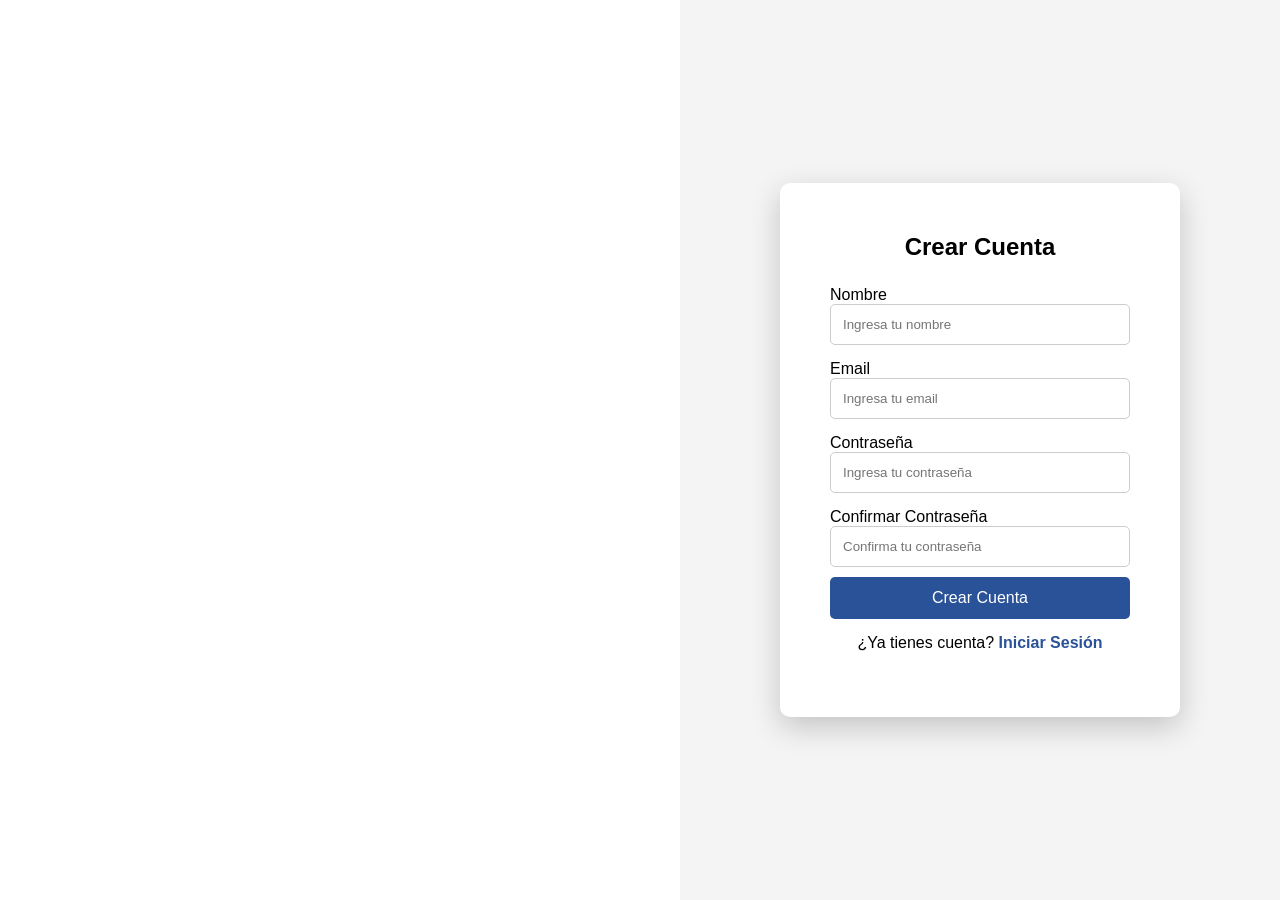
==== register.html @ 43223bd2 "Add files via upload" ====
<!DOCTYPE html>
<html lang="en">

<head>
    <meta charset="UTF-8">
    <meta name="viewport" content="width=device-width, initial-scale=1.0">
    <title>Register</title>
    <link rel="stylesheet" href="style.css">
</head>

<body>

    <div class="container">

        <!-- LADO IZQUIERDO -->
        <div class="image-side">
            <h1>Registrarse</h1>
            <p>Crea tu cuenta para continuar</p>
        </div>

        <!-- LADO DERECHO -->
        <div class="login-side">

            <div class="login-box">

                <h2>Crear Cuenta</h2>


                <form>

                    <div class="input-group">
                        <label>Nombre</label>
                        <input type="text" id="name" placeholder="Ingresa tu nombre" required>
                    </div>

                    <div class="input-group">
                        <label>Email</label>
                        <input type="email" id="email" placeholder="Ingresa tu email" required>
                    </div>

                    <div class="input-group">
                        <label>Contraseña</label>
                        <input type="password" id="password" placeholder="Ingresa tu contraseña" required>
                    </div>

                    <div class="input-group">
                        <label>Confirmar Contraseña</label>
                        <input type="password" id="confirm-password" placeholder="Confirma tu contraseña" required>

                        <button type="submit">Crear Cuenta</button>

                        <p id="message" class="message"></p>

                        <p class="register-text">
                            ¿Ya tienes cuenta? <a href="index.html">Iniciar Sesión</a>
                        </p>

                </form>

                </div>

            </div>

        </div>

        <script src="register.js"></script>
</body>

</html>
---- style.css ----
* {
    margin: 0;
    padding: 0;
    box-sizing: border-box;
    font-family: Arial, Helvetica, sans-serif;
}

body {
    height: 100vh;
}


/* CONTENEDOR PRINCIPAL */

.container {
    display: flex;
    height: 100vh;
}


/* LADO IZQUIERDO */

.image-side {
    flex: 1;
    background: url("login.jpg") center/cover no-repeat;
    color: white;
    display: flex;
    flex-direction: column;
    justify-content: center;
    align-items: center;
    text-align: center;
    padding: 40px;
}

.image-side h1 {
    font-size: 40px;
    margin-bottom: 10px;
}


/* LADO DERECHO */

.login-side {
    flex: 1;
    display: flex;
    justify-content: center;
    align-items: center;
    background: #f4f4f4;
}


/* CAJA LOGIN */

.login-box {
    background: white;
    padding: 50px;
    width: 400px;
    border-radius: 10px;
    box-shadow: 0 10px 30px rgba(0, 0, 0, 0.2);
}

.login-box h2 {
    text-align: center;
    margin-bottom: 25px;
}

.input-group {
    margin-bottom: 15px;
}

.input-group input {
    width: 100%;
    padding: 12px;
    border: 1px solid #ccc;
    border-radius: 5px;
}


/* BOTON */

button {
    width: 100%;
    padding: 12px;
    border: none;
    background: #2a5298;
    color: white;
    font-size: 16px;
    border-radius: 5px;
    cursor: pointer;
    margin-top: 10px;
}

button:hover {
    background: #1e3c72;
}


/* TEXTO REGISTRO */

.register-text {
    margin-top: 15px;
    text-align: center;
}

.register-text a {
    color: #2a5298;
    text-decoration: none;
    font-weight: bold;
}

.register-text a:hover {
    text-decoration: underline;
}


/* RESPONSIVE */

@media(max-width:900px) {
    .image-side {
        display: none;
    }
    .login-side {
        flex: 1;
    }
}

.message {
    margin-top: 15px;
    text-align: center;
    color: green;
    font-weight: bold;
}

.message {
    margin-top: 15px;
    font-size: 14px;
    font-weight: bold;
}

.loader {
    display: inline-block;
    width: 12px;
    height: 12px;
    border: 2px solid #3498db;
    border-top: 2px solid transparent;
    border-radius: 50%;
    animation: spin 1s linear infinite;
    margin-left: 8px;
}

@keyframes spin {
    0% {
        transform: rotate(0deg);
    }
    100% {
        transform: rotate(360deg);
    }
}
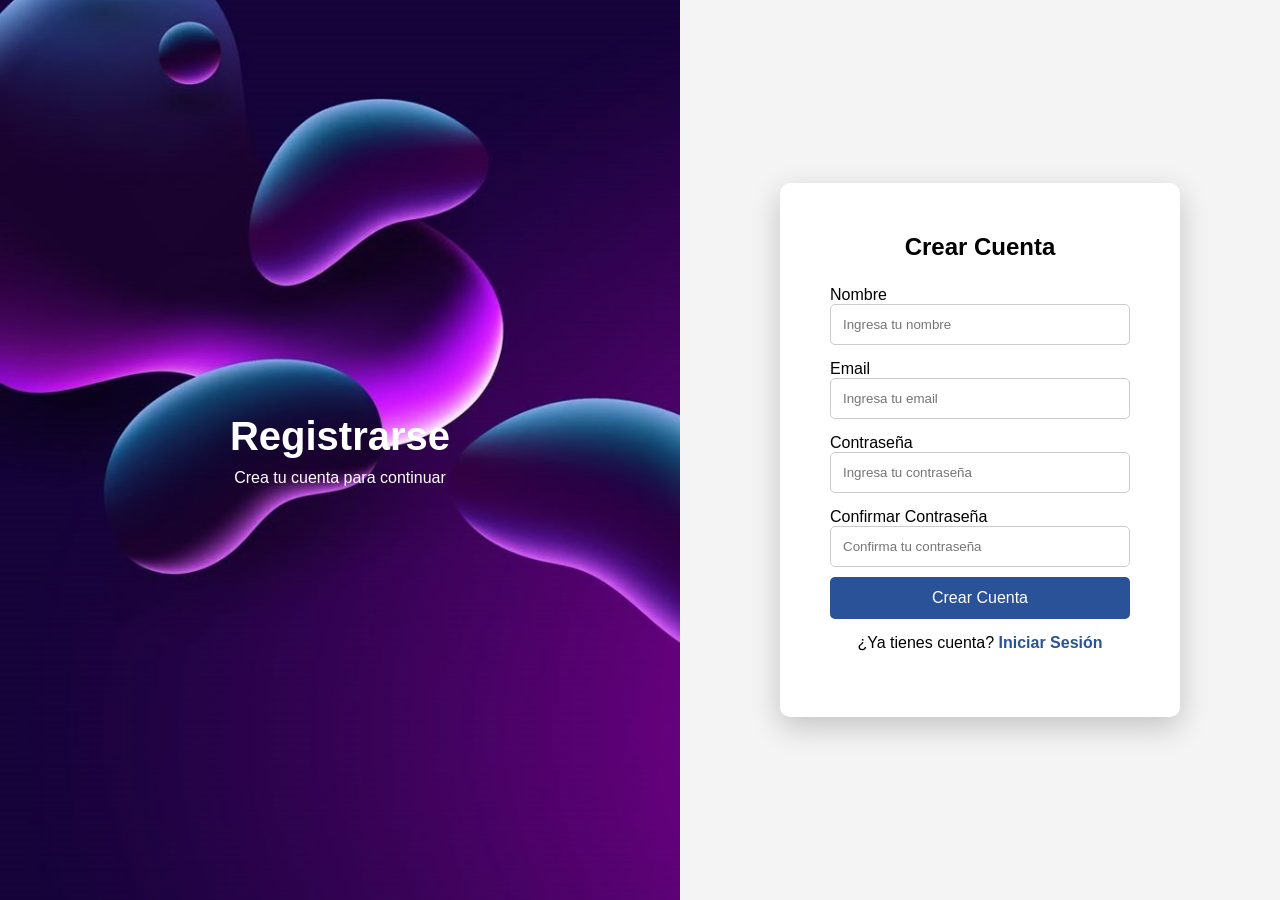
==== commit 9522e64c: "Add files via upload" ====
--- a/register.html
+++ b/register.html
@@ -6,6 +6,7 @@
     <meta name="viewport" content="width=device-width, initial-scale=1.0">
     <title>Register</title>
     <link rel="stylesheet" href="style.css">
+    <link rel="icon" href="login.png" type="image/x-icon">
 </head>
 
 <body>
--- a/style.css
+++ b/style.css
@@ -22,7 +22,7 @@
 
 .image-side {
     flex: 1;
-    background: url("login.jpg") center/cover no-repeat;
+    background: url("loginico.png") center/cover no-repeat;
     color: white;
     display: flex;
     flex-direction: column;
